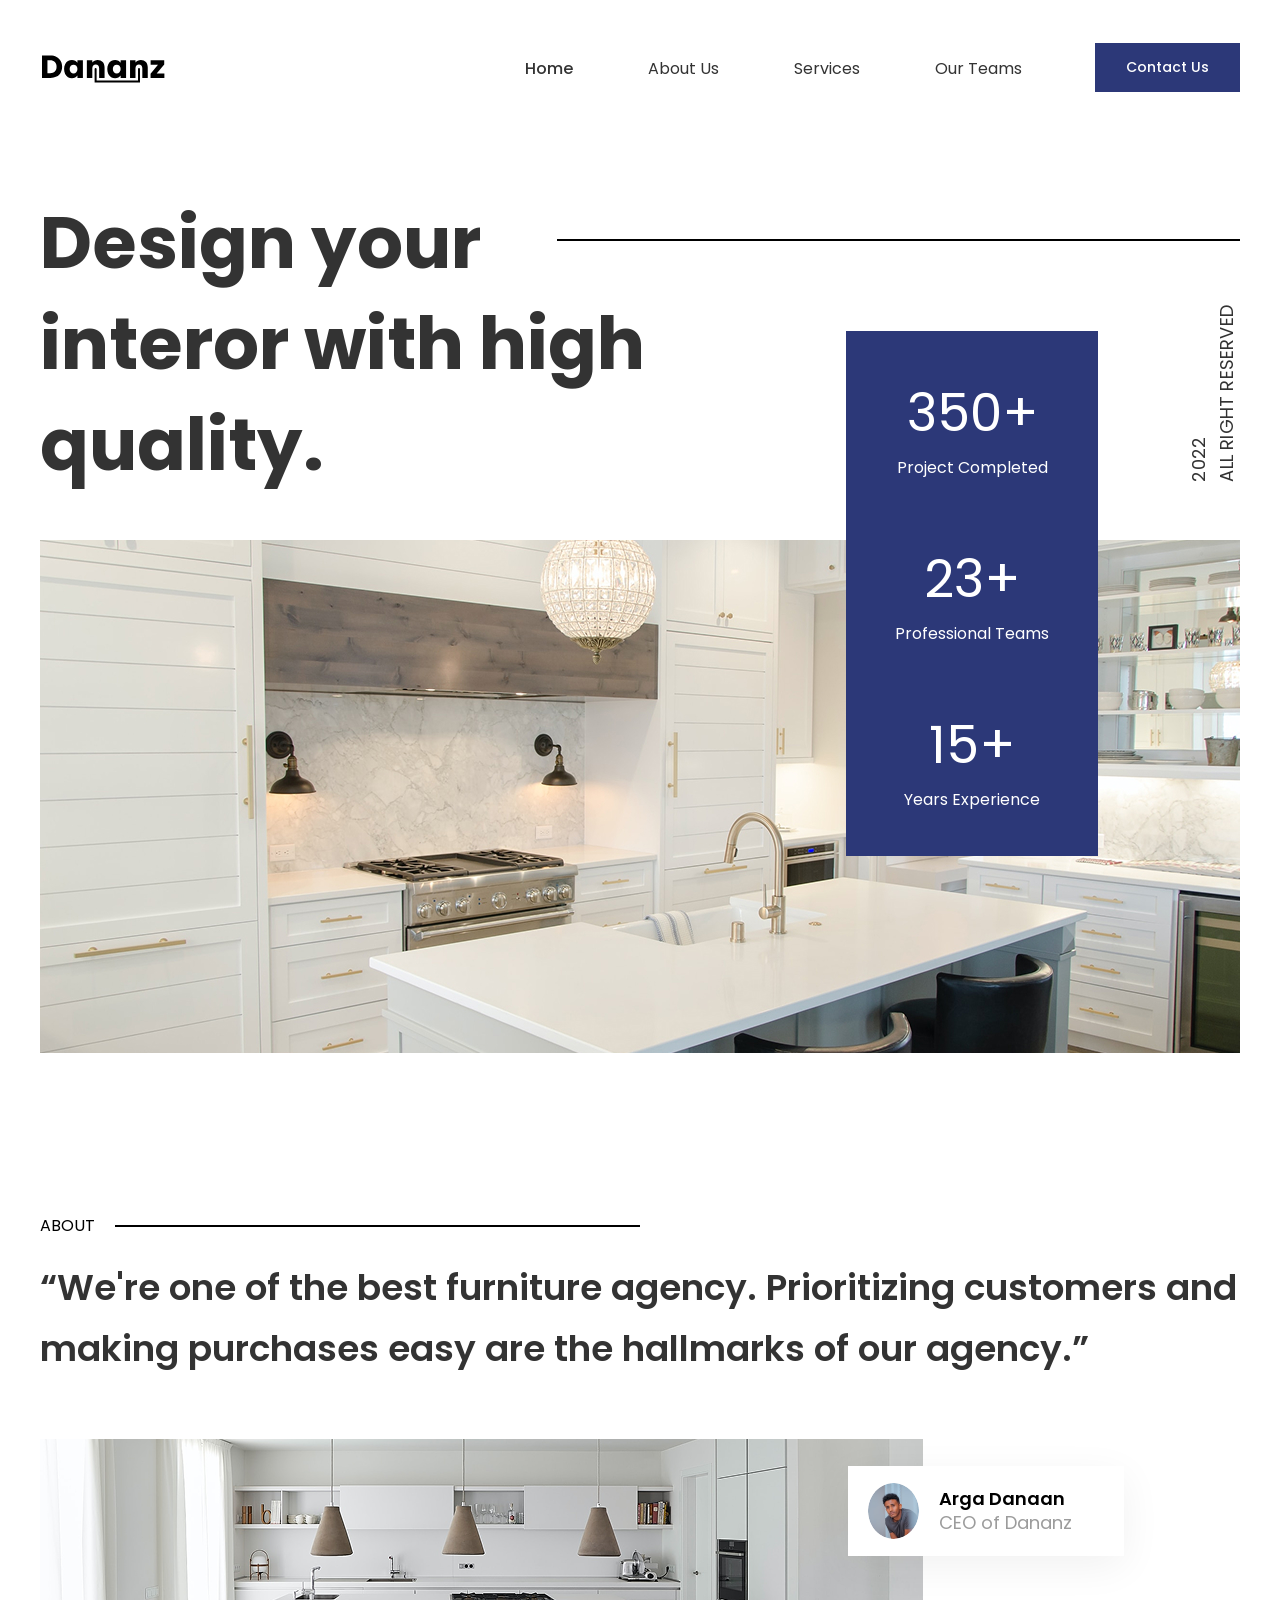
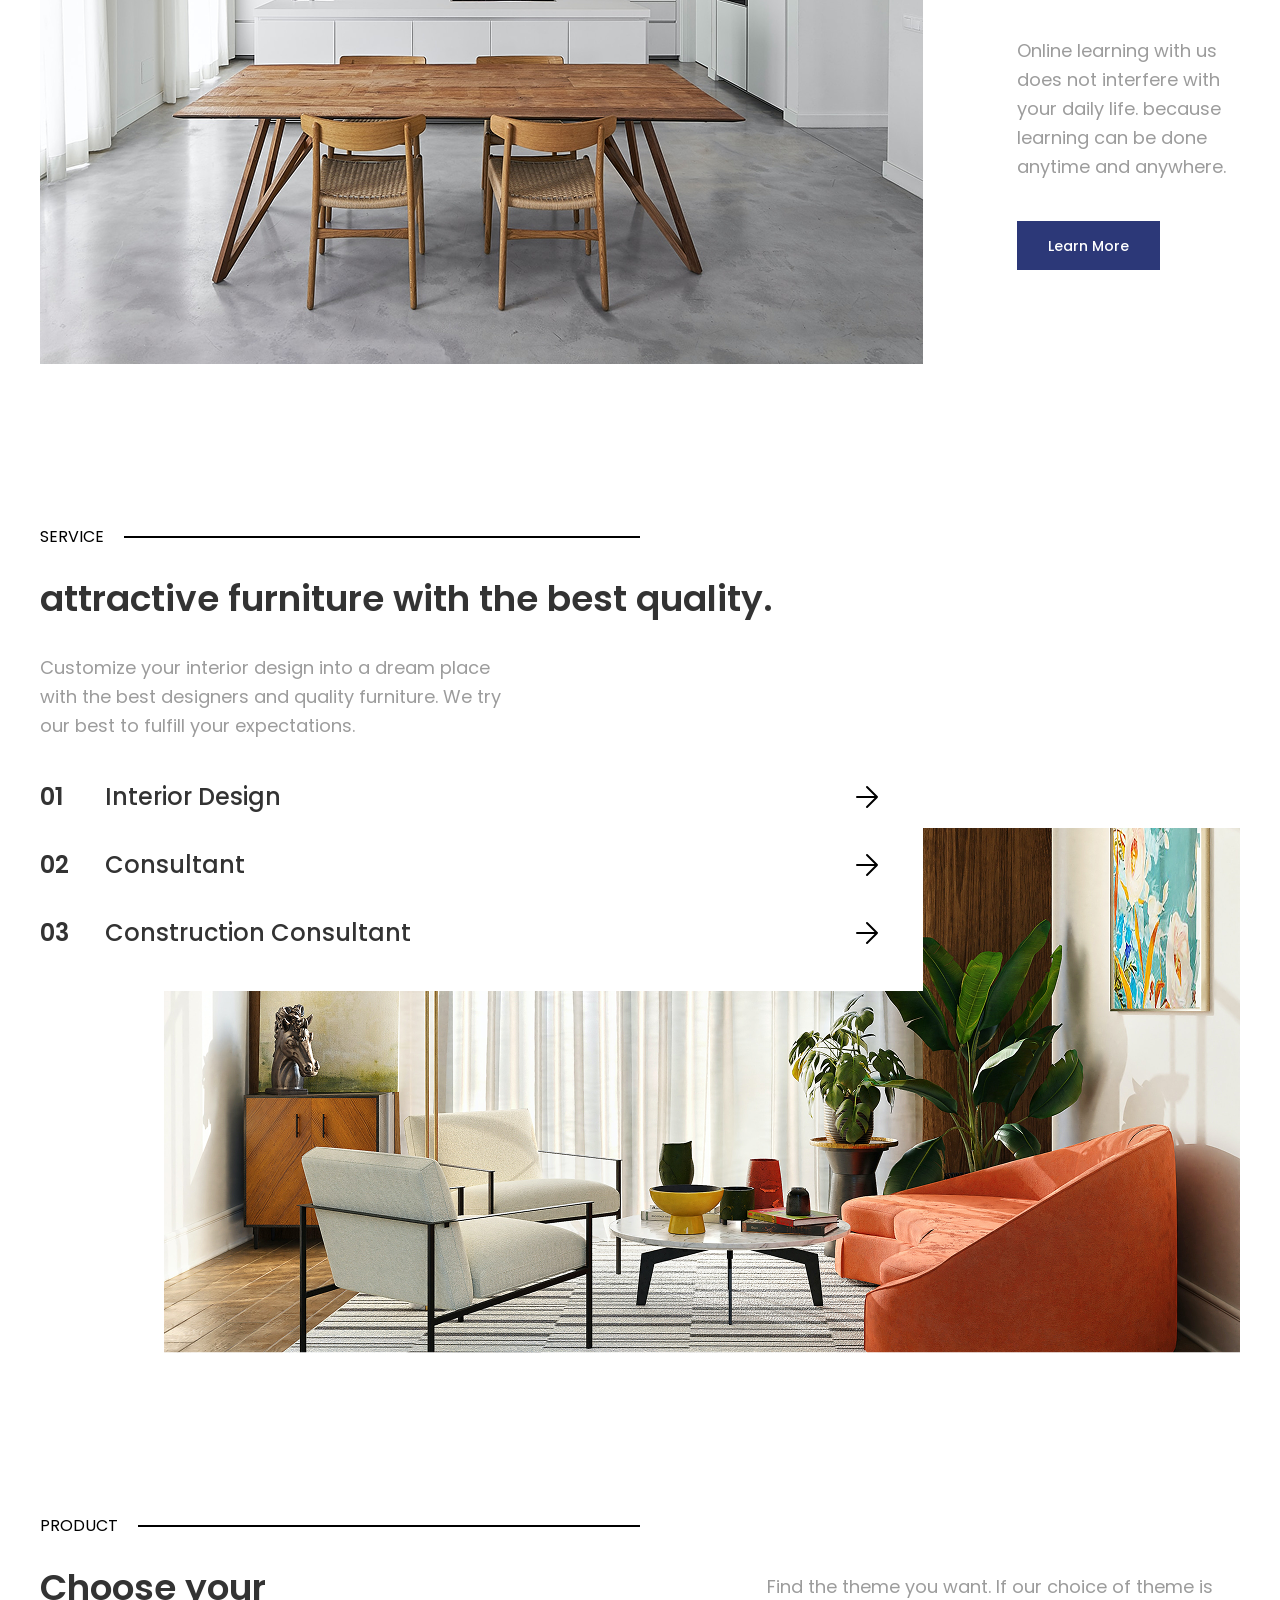
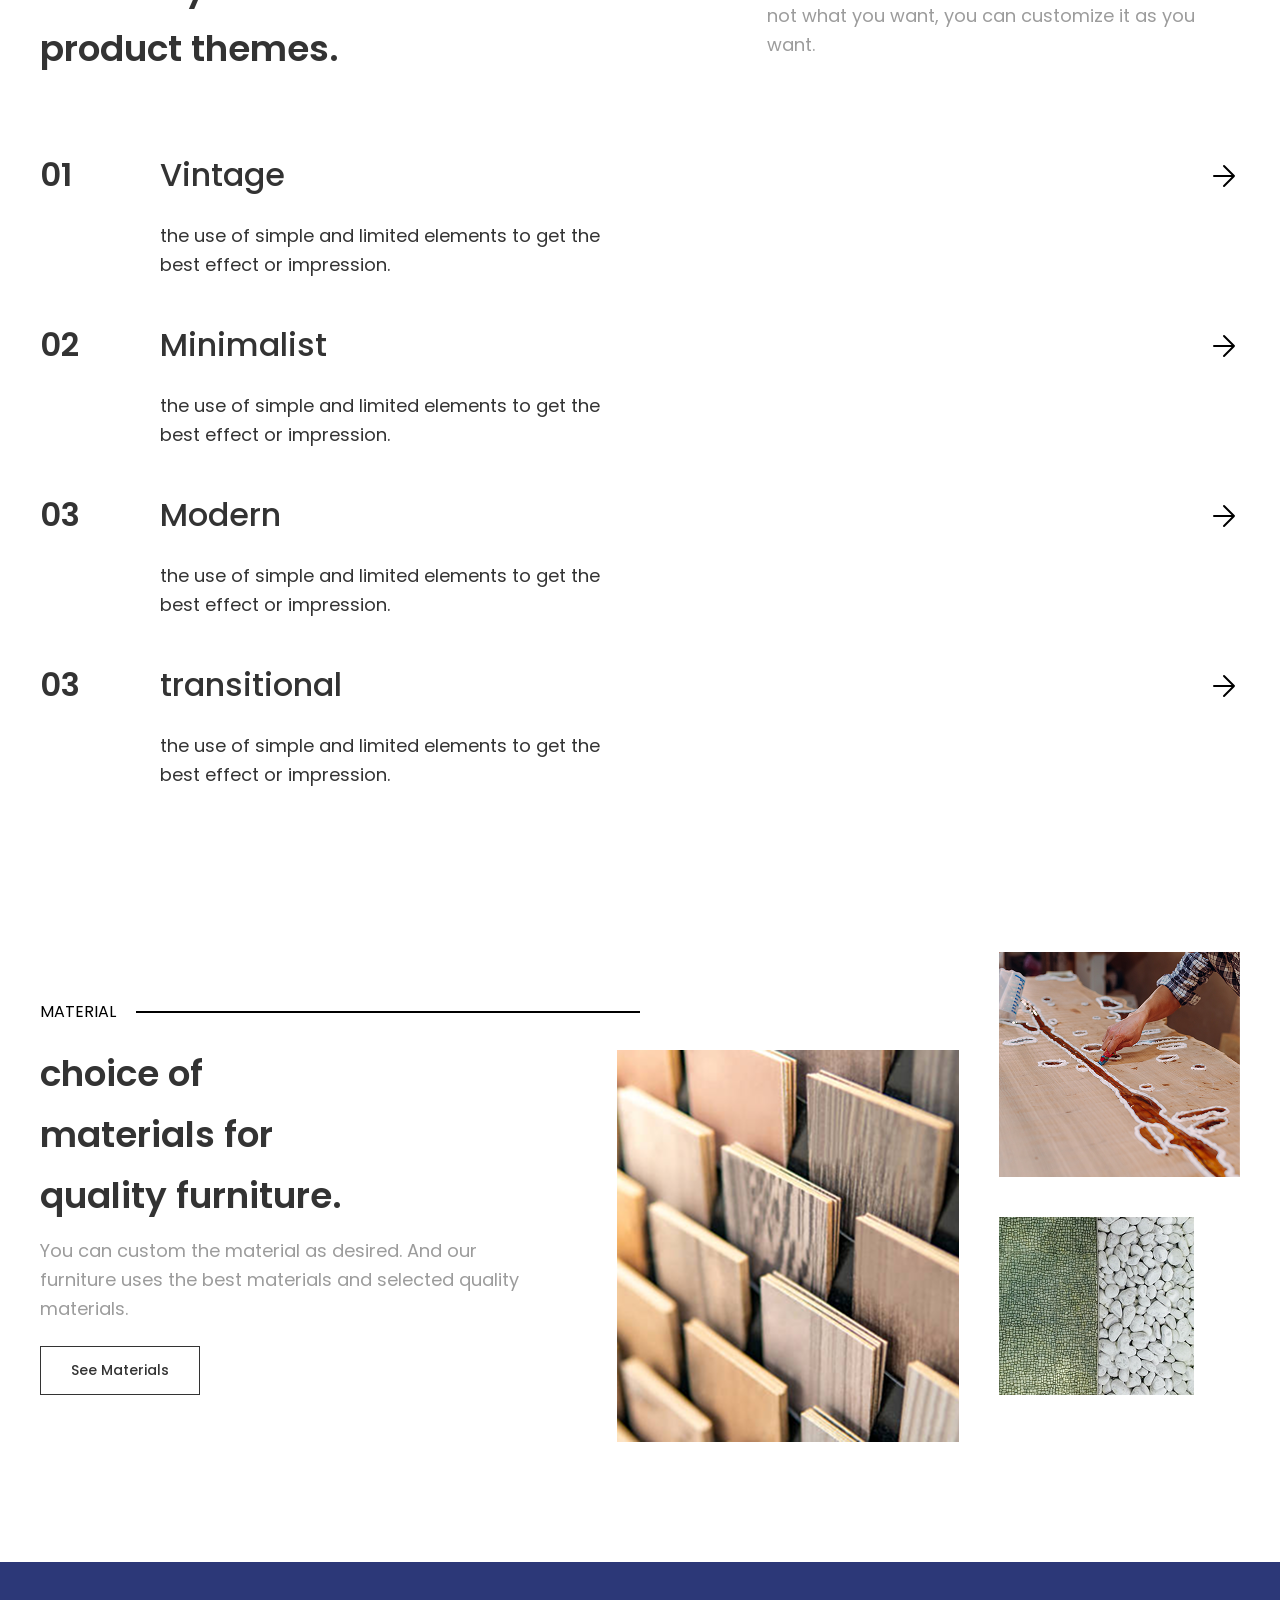
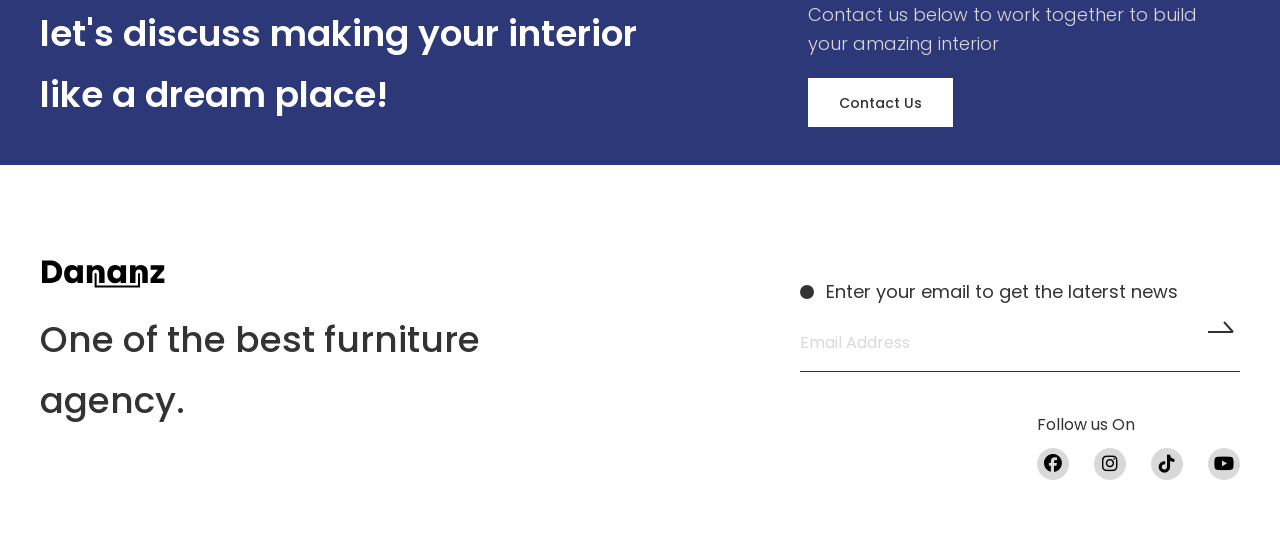
==== index.html @ 9313054c "Add Home page" ====
<!DOCTYPE html>
<html lang="en">
<head>
    <meta charset="UTF-8">
    <meta name="viewport" content="width=device-width, initial-scale=1.0">
    <title>Dananz — Home</title>
    <link rel="preconnect" href="https://fonts.googleapis.com">
    <link rel="preconnect" href="https://fonts.gstatic.com" crossorigin>
    <link href="https://fonts.googleapis.com/css2?family=Poppins:wght@300;400;500;600;700&display=swap" rel="stylesheet">
    <link rel="stylesheet" href="https://cdnjs.cloudflare.com/ajax/libs/font-awesome/6.5.2/css/all.min.css">
    <link rel="stylesheet" href="css/style.css">
</head>
<body>
    <header class="header">
        <div class="container header__inner">
            <a href="index.html" class="logo">
                <img src="public/images/logo.svg" alt="Dananz" width="126" height="54">
            </a>
            <nav class="nav">
                <ul class="nav__list">
                    <li><a href="index.html" class="nav__link nav__link--active">Home</a></li>
                    <li><a href="#" class="nav__link">About Us</a></li>
                    <li><a href="#" class="nav__link">Services</a></li>
                    <li><a href="#" class="nav__link">Our Teams</a></li>
                </ul>
                <a href="#contact" class="btn btn--primary">Contact Us</a>
            </nav>
        </div>
    </header>

    <main>
        <section class="hero">
            <div class="container">
                <div class="hero__content">
                    <h1 class="hero__title">Design your interor with high quality.</h1>
                    <span class="hero__line"></span>
                    <ul class="hero__stats">
                        <li class="stat">
                            <span class="stat__value">350+</span>
                            <span class="stat__label">Project Completed</span>
                        </li>
                        <li class="stat">
                            <span class="stat__value">23+</span>
                            <span class="stat__label">Professional Teams</span>
                        </li>
                        <li class="stat">
                            <span class="stat__value">15+</span>
                            <span class="stat__label">Years Experience</span>
                        </li>
                    </ul>
                    <p class="hero__copyright">2022<br>All right reserved</p>
                    <img class="hero__image" src="public/images/home-1.jpg" alt="Bright white kitchen with an island" width="1200" height="513">
                </div>
            </div>
        </section>

        <section class="about">
            <div class="container">
                <p class="section-label">About</p>
                <h2 class="section-title about__quote">“We're one of the best furniture agency. Prioritizing customers and making purchases easy are the hallmarks of our agency.”</h2>
                <div class="about__body">
                    <div class="about__media">
                        <img src="public/images/home-2.png" alt="Dining table with wooden chairs in a white kitchen" width="883" height="525">
                        <div class="person-card">
                            <img class="person-card__avatar" src="public/images/avatar.png" alt="Arga Danaan" width="51" height="56">
                            <div>
                                <p class="person-card__name">Arga Danaan</p>
                                <p class="person-card__role">CEO of Dananz</p>
                            </div>
                        </div>
                    </div>
                    <div class="about__text">
                        <p class="section-text">Online learning with us does not interfere with your daily life. because learning can be done anytime and anywhere.</p>
                        <a href="#" class="btn btn--primary">Learn More</a>
                    </div>
                </div>
            </div>
        </section>

        <section class="services">
            <div class="container">
                <div class="services__content">
                    <p class="section-label">Service</p>
                    <h2 class="section-title">attractive furniture with the best quality.</h2>
                    <p class="section-text services__text">Customize your interior design into a dream place with the best designers and quality furniture. We try our best to fulfill your expectations.</p>
                    <ul class="services__list">
                        <li>
                            <a href="#" class="services__item">
                                <span class="services__num">01</span>
                                <span class="services__name">Interior Design</span>
                                <svg class="arrow" width="24" height="24" viewBox="0 0 24 24" fill="none" aria-hidden="true"><path d="M2 12H22M12 2L22 12L12 22" stroke="currentColor" stroke-width="2" stroke-linecap="round" stroke-linejoin="round"/></svg>
                            </a>
                        </li>
                        <li>
                            <a href="#" class="services__item">
                                <span class="services__num">02</span>
                                <span class="services__name">Consultant</span>
                                <svg class="arrow" width="24" height="24" viewBox="0 0 24 24" fill="none" aria-hidden="true"><path d="M2 12H22M12 2L22 12L12 22" stroke="currentColor" stroke-width="2" stroke-linecap="round" stroke-linejoin="round"/></svg>
                            </a>
                        </li>
                        <li>
                            <a href="#" class="services__item">
                                <span class="services__num">03</span>
                                <span class="services__name">Construction Consultant</span>
                                <svg class="arrow" width="24" height="24" viewBox="0 0 24 24" fill="none" aria-hidden="true"><path d="M2 12H22M12 2L22 12L12 22" stroke="currentColor" stroke-width="2" stroke-linecap="round" stroke-linejoin="round"/></svg>
                            </a>
                        </li>
                    </ul>
                </div>
                <img class="services__image" src="public/images/home-3.png" alt="Living room with an orange sofa and white armchairs" width="1076" height="525">
            </div>
        </section>

        <section class="products">
            <div class="container">
                <div class="products__head">
                    <div class="products__intro">
                        <p class="section-label">Product</p>
                        <h2 class="section-title">Choose your<br>product themes.</h2>
                    </div>
                    <p class="section-text products__text">Find the theme you want. If our choice of theme is not what you want, you can customize it as you want.</p>
                </div>
                <ul class="products__list">
                    <li class="product">
                        <span class="product__num">01</span>
                        <div class="product__body">
                            <h3 class="product__title">Vintage</h3>
                            <p class="product__text">the use of simple and limited elements to get the best effect or impression.</p>
                        </div>
                        <a href="#" class="product__link" aria-label="Vintage">
                            <svg class="arrow" width="24" height="24" viewBox="0 0 24 24" fill="none" aria-hidden="true"><path d="M2 12H22M12 2L22 12L12 22" stroke="currentColor" stroke-width="2" stroke-linecap="round" stroke-linejoin="round"/></svg>
                        </a>
                    </li>
                    <li class="product">
                        <span class="product__num">02</span>
                        <div class="product__body">
                            <h3 class="product__title">Minimalist</h3>
                            <p class="product__text">the use of simple and limited elements to get the best effect or impression.</p>
                        </div>
                        <a href="#" class="product__link" aria-label="Minimalist">
                            <svg class="arrow" width="24" height="24" viewBox="0 0 24 24" fill="none" aria-hidden="true"><path d="M2 12H22M12 2L22 12L12 22" stroke="currentColor" stroke-width="2" stroke-linecap="round" stroke-linejoin="round"/></svg>
                        </a>
                    </li>
                    <li class="product">
                        <span class="product__num">03</span>
                        <div class="product__body">
                            <h3 class="product__title">Modern</h3>
                            <p class="product__text">the use of simple and limited elements to get the best effect or impression.</p>
                        </div>
                        <a href="#" class="product__link" aria-label="Modern">
                            <svg class="arrow" width="24" height="24" viewBox="0 0 24 24" fill="none" aria-hidden="true"><path d="M2 12H22M12 2L22 12L12 22" stroke="currentColor" stroke-width="2" stroke-linecap="round" stroke-linejoin="round"/></svg>
                        </a>
                    </li>
                    <li class="product">
                        <span class="product__num">03</span>
                        <div class="product__body">
                            <h3 class="product__title">transitional</h3>
                            <p class="product__text">the use of simple and limited elements to get the best effect or impression.</p>
                        </div>
                        <a href="#" class="product__link" aria-label="Transitional">
                            <svg class="arrow" width="24" height="24" viewBox="0 0 24 24" fill="none" aria-hidden="true"><path d="M2 12H22M12 2L22 12L12 22" stroke="currentColor" stroke-width="2" stroke-linecap="round" stroke-linejoin="round"/></svg>
                        </a>
                    </li>
                </ul>
            </div>
        </section>

        <section class="materials">
            <div class="container materials__inner">
                <div class="materials__content">
                    <p class="section-label">Material</p>
                    <h2 class="section-title">choice of<br>materials for<br>quality furniture.</h2>
                    <p class="section-text materials__text">You can custom the material as desired. And our furniture uses the best materials and selected quality materials.</p>
                    <a href="#" class="btn btn--outline">See Materials</a>
                </div>
                <img class="materials__image" src="public/images/home-4.png" alt="Wood samples, epoxy resin table and stone textures" width="623" height="490">
            </div>
        </section>

        <section class="cta" id="contact">
            <div class="container cta__inner">
                <h2 class="section-title cta__title">let's discuss making your interior<br>like a dream place!</h2>
                <div class="cta__aside">
                    <p class="cta__text">Contact us below to work together to build your amazing interior</p>
                    <a href="#" class="btn btn--light">Contact Us</a>
                </div>
            </div>
        </section>
    </main>

    <footer class="footer">
        <div class="container footer__inner">
            <div class="footer__brand">
                <a href="index.html" class="logo">
                    <img src="public/images/logo.svg" alt="Dananz" width="126" height="54">
                </a>
                <p class="footer__slogan">One of the best furniture<br>agency.</p>
            </div>
            <div class="footer__aside">
                <form class="subscribe" action="#">
                    <label class="subscribe__label" for="subscribe-email">Enter your email to get the laterst news</label>
                    <div class="subscribe__field">
                        <input class="subscribe__input" id="subscribe-email" type="email" name="email" placeholder="Email Address" required>
                        <button class="subscribe__btn" type="submit" aria-label="Subscribe">
                            <svg width="26" height="12" viewBox="0 0 26 12" fill="none" aria-hidden="true"><path d="M0 11H25M16 1L25 11" stroke="currentColor" stroke-width="2"/></svg>
                        </button>
                    </div>
                </form>
                <div class="socials">
                    <p class="socials__title">Follow us On</p>
                    <ul class="socials__list">
                        <li><a href="#" class="socials__link" aria-label="Facebook"><i class="fa-brands fa-facebook"></i></a></li>
                        <li><a href="#" class="socials__link" aria-label="Instagram"><i class="fa-brands fa-instagram"></i></a></li>
                        <li><a href="#" class="socials__link" aria-label="TikTok"><i class="fa-brands fa-tiktok"></i></a></li>
                        <li><a href="#" class="socials__link" aria-label="YouTube"><i class="fa-brands fa-youtube"></i></a></li>
                    </ul>
                </div>
            </div>
        </div>
    </footer>
</body>
</html>
---- css/style.css ----
:root {
    --color-primary: #2c3878;
    --color-text: #333333;
    --color-muted: #9c9c9c;
    --color-light: #d9d9d9;
    --color-black: #000000;
    --color-white: #ffffff;
    --section-gap: 165px;
}

*,
*::before,
*::after {
    margin: 0;
    padding: 0;
    box-sizing: border-box;
}

body {
    font-family: "Poppins", sans-serif;
    font-size: 16px;
    line-height: 1.5;
    color: var(--color-text);
    background: var(--color-white);
}

img,
svg {
    display: block;
}

img {
    max-width: 100%;
    height: auto;
}

a {
    color: inherit;
    text-decoration: none;
}

ul {
    list-style: none;
}

button,
input {
    font: inherit;
    color: inherit;
}

.container {
    max-width: 1240px;
    margin: 0 auto;
    padding: 0 20px;
}

/* ---------- Common ---------- */

.btn {
    display: inline-flex;
    align-items: center;
    justify-content: center;
    min-width: 142px;
    height: 49px;
    padding: 0 30px;
    font-size: 14px;
    font-weight: 500;
    line-height: 1;
    border: 1px solid transparent;
    transition: background-color 0.2s, color 0.2s, border-color 0.2s;
}

.btn--primary {
    color: var(--color-white);
    background: var(--color-primary);
}

.btn--primary:hover {
    background: #1f2858;
}

.btn--outline {
    min-width: 159px;
    color: var(--color-text);
    border-color: var(--color-text);
}

.btn--outline:hover {
    color: var(--color-white);
    background: var(--color-text);
}

.btn--light {
    color: var(--color-text);
    background: var(--color-white);
}

.btn--light:hover {
    background: var(--color-light);
}

.section-label {
    display: flex;
    align-items: center;
    gap: 20px;
    max-width: 600px;
    margin-bottom: 23px;
    font-size: 16px;
    line-height: 16px;
    color: var(--color-black);
    text-transform: uppercase;
}

.section-label::after {
    content: "";
    flex: 1;
    height: 2px;
    background: var(--color-black);
}

.section-title {
    font-size: 36px;
    font-weight: 600;
    line-height: 61px;
    color: var(--color-text);
}

.section-text {
    font-size: 18px;
    line-height: 29px;
    color: var(--color-muted);
}

.arrow {
    flex-shrink: 0;
    color: var(--color-black);
    transition: transform 0.2s;
}

/* ---------- Header ---------- */

.header {
    padding-top: 40px;
}

.header__inner {
    display: flex;
    align-items: center;
    justify-content: space-between;
}

.logo {
    display: block;
    flex-shrink: 0;
}

.nav {
    display: flex;
    align-items: center;
    gap: 73px;
}

.nav__list {
    display: flex;
    gap: 75px;
    padding-top: 4px;
}

.nav__link {
    font-size: 16px;
    line-height: 24px;
    white-space: nowrap;
    transition: color 0.2s;
}

.nav__link--active {
    font-weight: 500;
}

.nav__link:hover {
    color: var(--color-primary);
}

/* ---------- Hero ---------- */

.hero {
    padding-top: 99px;
}

.hero__content {
    position: relative;
}

.hero__title {
    max-width: 640px;
    font-size: 72px;
    font-weight: 700;
    line-height: 1.4;
    color: var(--color-text);
}

.hero__line {
    position: absolute;
    top: 46px;
    left: 517px;
    right: 0;
    height: 2px;
    background: var(--color-black);
}

.hero__stats {
    position: absolute;
    z-index: 1;
    top: 138px;
    right: 142px;
    display: flex;
    flex-direction: column;
    gap: 75px;
    width: 252px;
    padding: 54px 0 48px;
    color: var(--color-white);
    text-align: center;
    background: var(--color-primary);
}

.stat {
    display: flex;
    flex-direction: column;
    gap: 19px;
}

.stat__value {
    font-size: 52px;
    line-height: 56px;
}

.stat__label {
    font-size: 16px;
    line-height: 16px;
}

.hero__copyright {
    position: absolute;
    top: 112px;
    right: -1px;
    font-size: 18px;
    line-height: 28px;
    letter-spacing: 0.2px;
    text-transform: uppercase;
    writing-mode: vertical-rl;
    transform: rotate(180deg);
}

.hero__image {
    width: 100%;
    margin-top: 45px;
}

/* ---------- About ---------- */

.about {
    padding-top: var(--section-gap);
}

.about__quote {
    margin-bottom: 60px;
}

.about__body {
    display: flex;
    align-items: flex-start;
}

.about__media {
    position: relative;
    flex: 0 0 883px;
}

.person-card {
    position: absolute;
    top: 27px;
    left: 808px;
    display: flex;
    align-items: center;
    gap: 20px;
    width: 276px;
    padding: 17px 20px;
    background: var(--color-white);
    box-shadow: 0 10px 40px rgba(0, 0, 0, 0.06);
}

.person-card__avatar {
    width: 51px;
    height: 56px;
    border-radius: 50%;
    object-fit: cover;
}

.person-card__name,
.person-card__role {
    font-size: 18px;
    line-height: 24px;
}

.person-card__name {
    font-weight: 600;
    color: var(--color-black);
}

.person-card__role {
    color: var(--color-muted);
}

.about__text {
    flex: 1;
    max-width: 223px;
    margin-left: auto;
    padding-top: 197px;
}

.about__text .btn {
    margin-top: 40px;
}

/* ---------- Services ---------- */

.services {
    padding-top: var(--section-gap);
}

.services__content {
    position: relative;
    z-index: 1;
    max-width: 883px;
    padding-bottom: 40px;
    background: var(--color-white);
}

.services__text {
    max-width: 470px;
    margin-top: 24px;
}

.services__list {
    display: flex;
    flex-direction: column;
    gap: 32px;
    max-width: 839px;
    margin-top: 39px;
}

.services__item {
    display: flex;
    align-items: center;
    height: 36px;
    font-size: 24px;
    line-height: 36px;
}

.services__num {
    flex: 0 0 65px;
    font-weight: 600;
}

.services__name {
    font-weight: 500;
    transition: color 0.2s;
}

.services__item .arrow {
    margin-left: auto;
}

.services__item:hover .services__name {
    color: var(--color-primary);
}

.services__item:hover .arrow,
.product__link:hover .arrow {
    transform: translateX(6px);
}

.services__image {
    margin-top: -163px;
    margin-left: auto;
}

/* ---------- Products ---------- */

.products {
    padding-top: var(--section-gap);
}

.products__head {
    display: flex;
    align-items: flex-start;
    justify-content: space-between;
    gap: 40px;
}

.products__intro {
    flex: 0 1 600px;
}

.products__text {
    max-width: 473px;
    margin-top: 54px;
}

.products__list {
    display: flex;
    flex-direction: column;
    gap: 40px;
    margin-top: 70px;
}

.product {
    display: flex;
    align-items: flex-start;
}

.product__num {
    flex: 0 0 120px;
    font-size: 32px;
    font-weight: 600;
    line-height: 52px;
}

.product__body {
    max-width: 450px;
}

.product__title {
    font-size: 32px;
    font-weight: 500;
    line-height: 52px;
}

.product__text {
    margin-top: 20px;
    font-size: 18px;
    line-height: 29px;
}

.product__link {
    margin: 15px 4px 0 auto;
}

/* ---------- Materials ---------- */

.materials {
    padding-top: calc(var(--section-gap) - 2px);
}

.materials__inner {
    display: flex;
    align-items: center;
    justify-content: space-between;
}

.materials__content {
    flex: 0 0 577px;
    min-width: 0;
    padding-top: 4px;
}

.materials .section-label {
    width: 600px;
}

.materials__text {
    max-width: 480px;
    margin-top: 10px;
}

.materials__content .btn {
    margin-top: 23px;
}

.materials__image {
    flex-shrink: 0;
}

/* ---------- CTA ---------- */

.cta {
    margin-top: 120px;
    padding: 38px 0;
    background: var(--color-primary);
}

.cta__inner {
    display: flex;
    align-items: center;
    justify-content: space-between;
    gap: 40px;
}

.cta__title {
    color: var(--color-white);
}

.cta__aside {
    flex: 0 0 432px;
}

.cta__text {
    font-size: 18px;
    font-weight: 300;
    line-height: 29px;
    color: var(--color-light);
}

.cta__aside .btn {
    margin-top: 20px;
}

/* ---------- Footer ---------- */

.footer {
    padding: 80px 0;
}

.footer__inner {
    display: flex;
    align-items: flex-start;
    justify-content: space-between;
    gap: 40px;
}

.footer__slogan {
    margin-top: 10px;
    font-size: 36px;
    font-weight: 500;
    line-height: 61px;
}

.footer__aside {
    flex: 0 0 440px;
    padding-top: 33px;
}

.subscribe__label {
    display: flex;
    align-items: center;
    gap: 12px;
    font-size: 18px;
    line-height: 27px;
}

.subscribe__label::before {
    content: "";
    flex-shrink: 0;
    width: 14px;
    height: 14px;
    border-radius: 50%;
    background: var(--color-text);
}

.subscribe__field {
    position: relative;
    margin-top: 26px;
}

.subscribe__input {
    display: block;
    width: 100%;
    padding: 0 48px 16px 0;
    font-size: 16px;
    line-height: 24px;
    border: none;
    border-bottom: 1px solid var(--color-text);
    border-radius: 0;
    outline: none;
    background: transparent;
}

.subscribe__input::placeholder {
    color: var(--color-light);
}

.subscribe__input:focus {
    border-bottom-color: var(--color-primary);
}

.subscribe__btn {
    position: absolute;
    top: -10px;
    right: 6px;
    display: flex;
    padding: 0;
    color: var(--color-text);
    border: none;
    background: none;
    cursor: pointer;
}

.socials {
    width: fit-content;
    margin: 41px 0 0 auto;
}

.socials__title {
    font-size: 16px;
    line-height: 24px;
}

.socials__list {
    display: flex;
    gap: 25px;
    margin-top: 11px;
}

.socials__link {
    display: flex;
    align-items: center;
    justify-content: center;
    width: 32px;
    height: 32px;
    font-size: 18px;
    color: var(--color-black);
    border-radius: 50%;
    background: var(--color-light);
    transition: background-color 0.2s, color 0.2s;
}

.socials__link:hover {
    color: var(--color-white);
    background: var(--color-primary);
}

/* ---------- Responsive ---------- */

@media (max-width: 1200px) {
    :root {
        --section-gap: 120px;
    }

    .nav,
    .nav__list {
        gap: 40px;
    }

    .hero__line {
        display: none;
    }

    .about__media {
        flex: 0 1 883px;
    }

    .person-card {
        left: auto;
        right: -40px;
    }

    .about__text {
        flex: 0 0 223px;
        margin-left: 60px;
    }

    .services__image {
        width: 90%;
    }

    .materials__inner {
        gap: 40px;
    }

    .materials__content {
        flex: 1 1 auto;
    }

    .materials .section-label {
        width: auto;
    }

    .materials__image {
        flex-shrink: 1;
        min-width: 0;
        width: 50%;
    }
}

@media (max-width: 992px) {
    .header__inner {
        flex-wrap: wrap;
        gap: 20px;
    }

    .nav {
        flex-wrap: wrap;
        gap: 24px;
    }

    .nav__list {
        gap: 24px;
    }

    .hero__title {
        font-size: 56px;
    }

    .hero__stats {
        position: static;
        flex-direction: row;
        justify-content: space-around;
        gap: 20px;
        width: 100%;
        margin-top: 32px;
        padding: 32px 16px;
    }

    .hero__copyright {
        display: none;
    }

    .hero__image {
        margin-top: 0;
    }

    .about__body,
    .materials__inner,
    .cta__inner,
    .footer__inner,
    .products__head {
        flex-direction: column;
        align-items: flex-start;
    }

    .about__media {
        flex: none;
        width: 100%;
    }

    .person-card {
        top: auto;
        right: 16px;
        bottom: 16px;
    }

    .about__text {
        flex: none;
        max-width: 480px;
        margin-left: 0;
        padding-top: 40px;
    }

    .products__intro {
        flex: none;
        width: 100%;
    }

    .products__text {
        margin-top: 0;
    }

    .services__image {
        width: 100%;
        margin-top: 0;
    }

    .materials__image {
        width: 100%;
    }

    .cta__aside,
    .footer__aside {
        flex: none;
        width: 100%;
        max-width: 440px;
    }

    .footer__aside {
        padding-top: 0;
    }
}

@media (max-width: 600px) {
    :root {
        --section-gap: 80px;
    }

    .container {
        padding: 0 16px;
    }

    .hero {
        padding-top: 48px;
    }

    .hero__title {
        font-size: 40px;
    }

    .hero__stats {
        flex-direction: column;
        gap: 24px;
    }

    .stat__value {
        font-size: 40px;
        line-height: 40px;
    }

    .section-title,
    .footer__slogan {
        font-size: 26px;
        line-height: 1.5;
    }

    .section-text {
        font-size: 16px;
        line-height: 26px;
    }

    .person-card {
        position: static;
        width: 100%;
        box-shadow: none;
        padding: 16px 0 0;
    }

    .services__item {
        height: auto;
        font-size: 18px;
        line-height: 28px;
    }

    .services__num {
        flex-basis: 44px;
    }

    .product__num {
        flex-basis: 56px;
        font-size: 24px;
    }

    .product__title {
        font-size: 24px;
    }

    .product__text {
        margin-top: 8px;
        font-size: 16px;
        line-height: 26px;
    }

    .nav__list {
        gap: 16px;
    }

    .cta__title br {
        display: none;
    }

    .socials {
        margin-left: 0;
    }
}
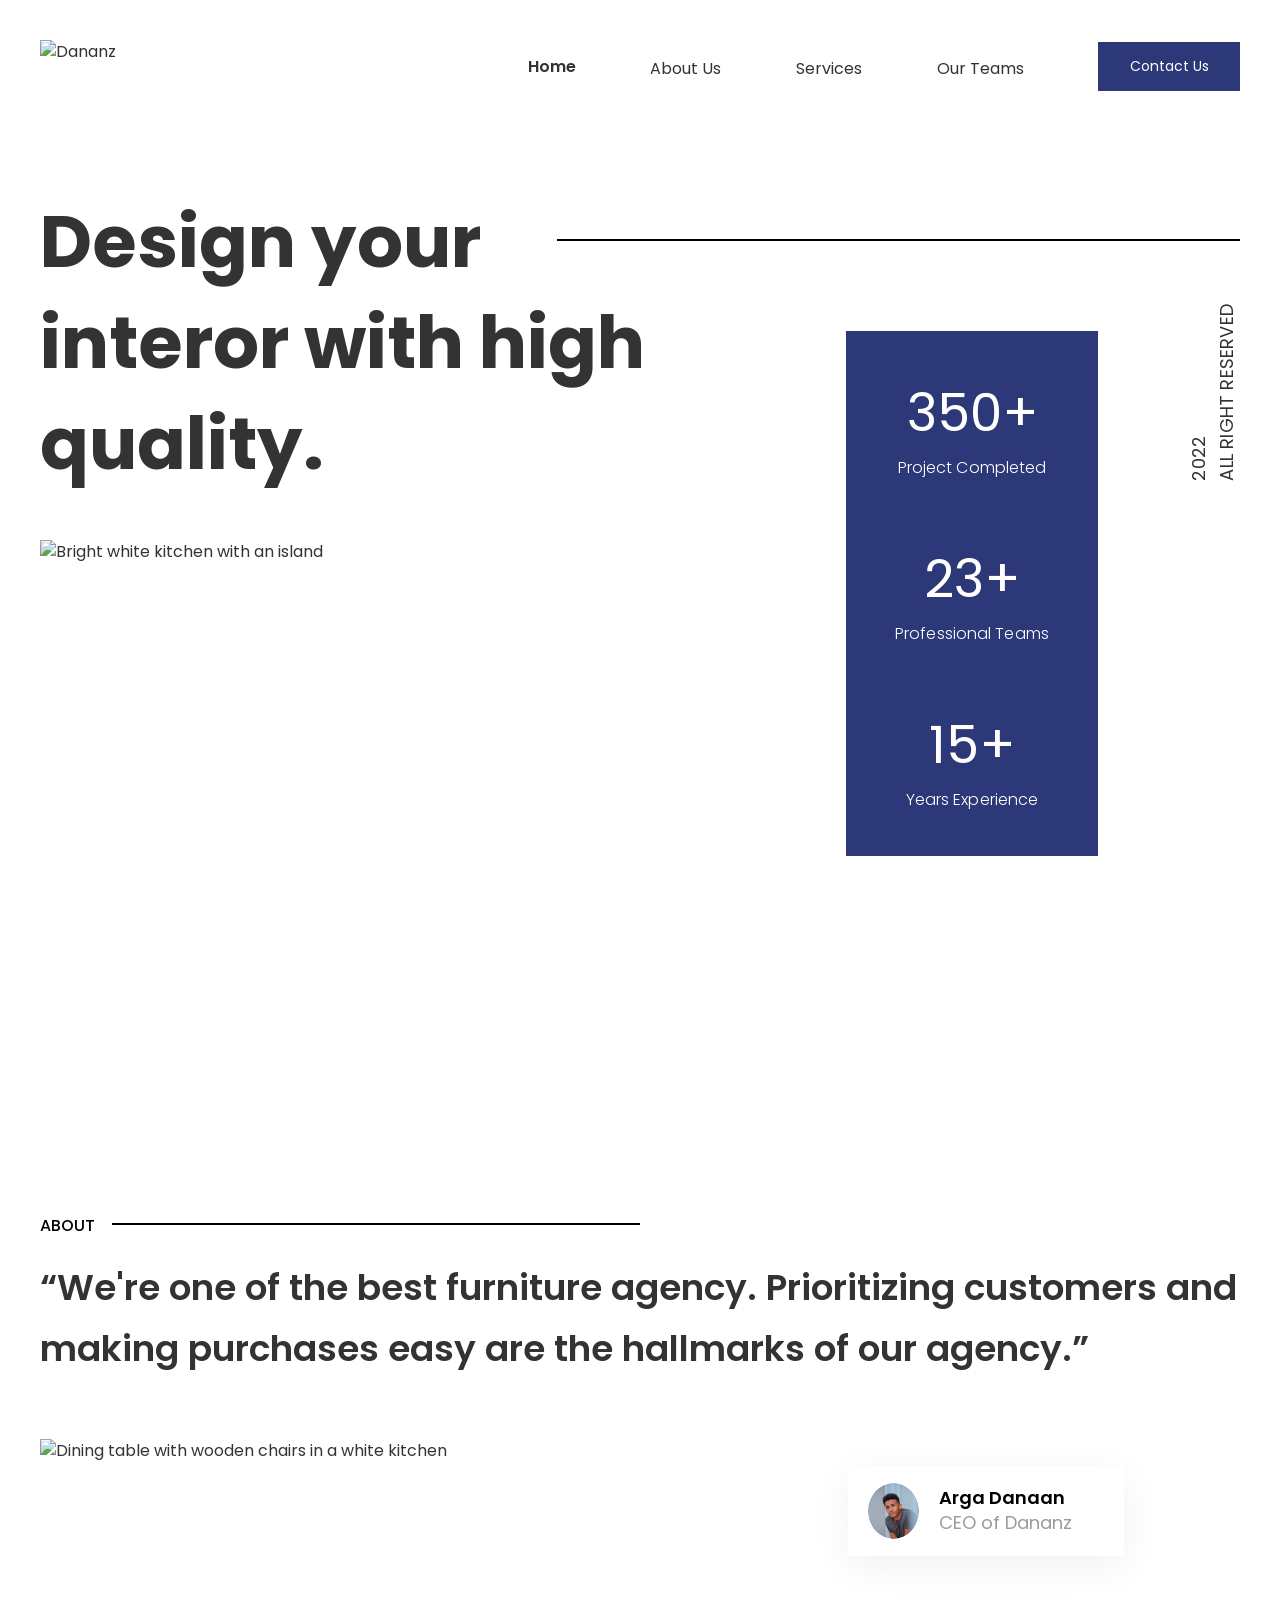
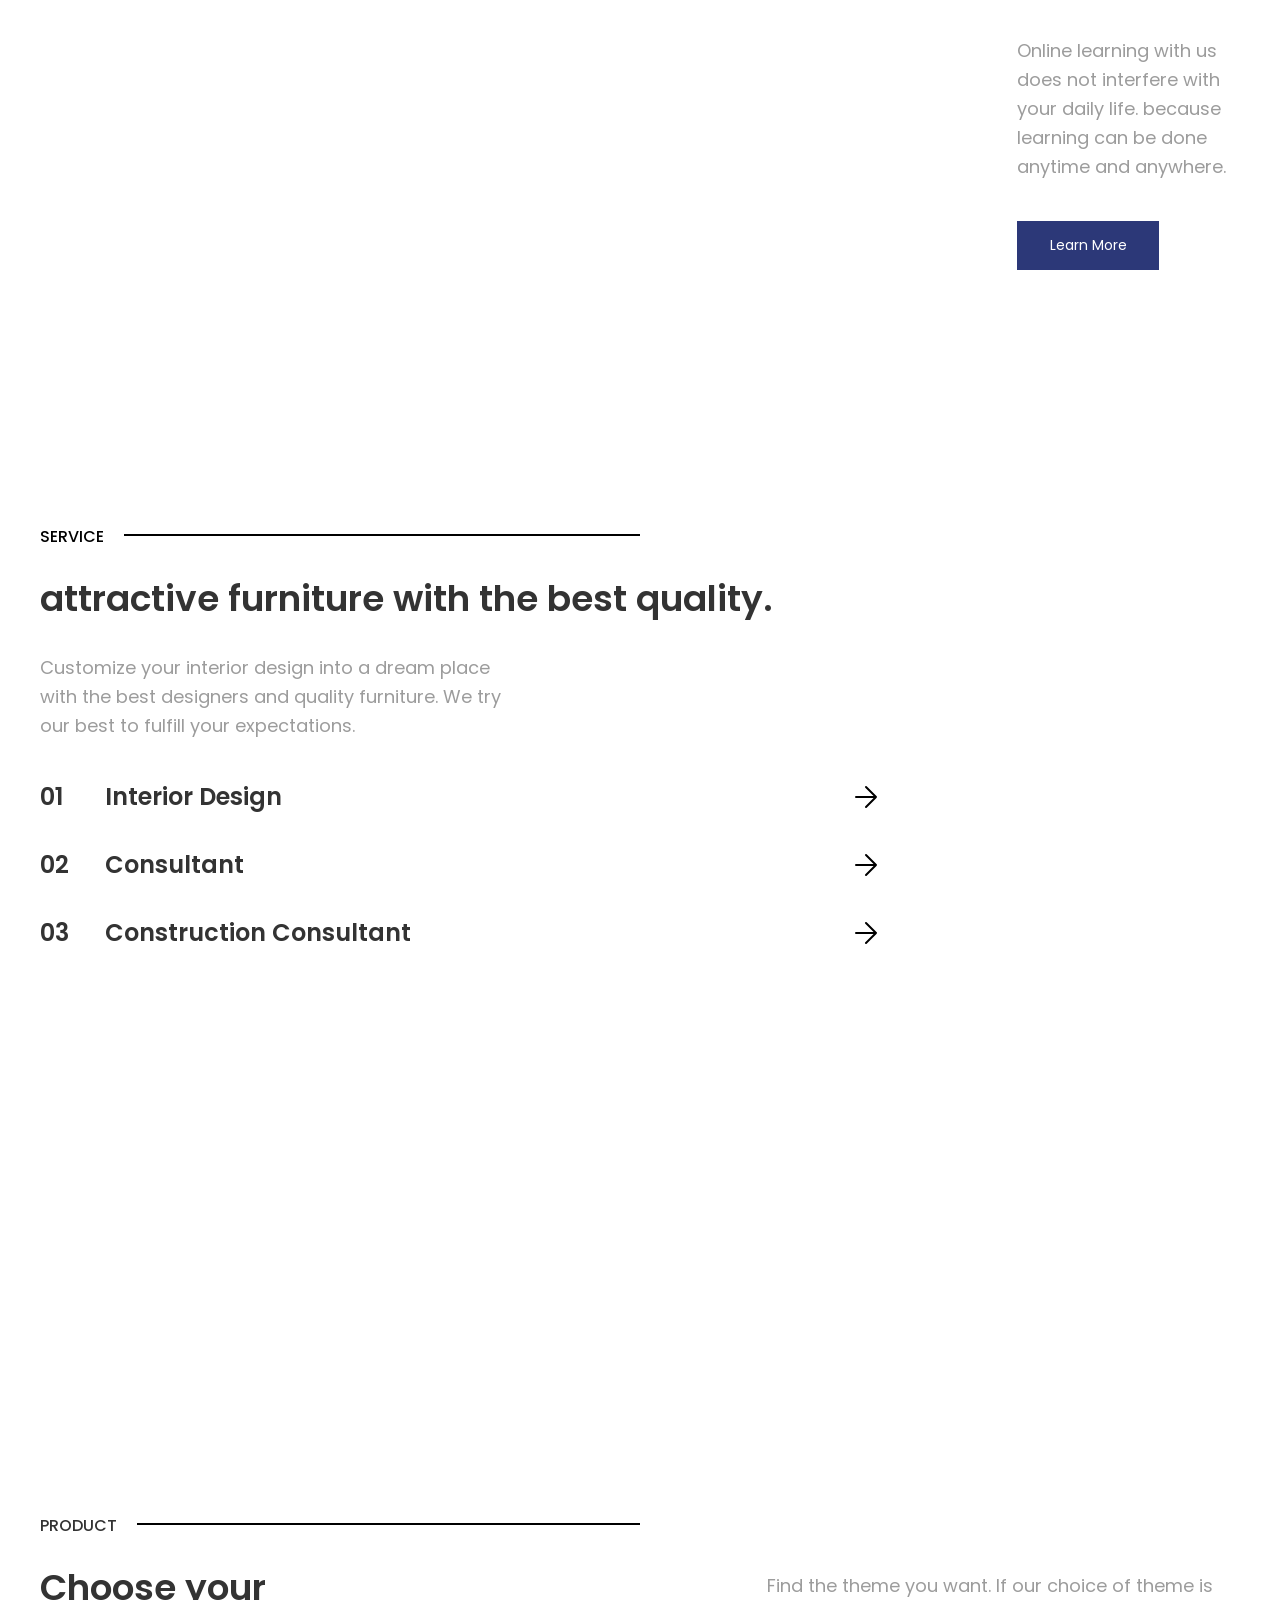
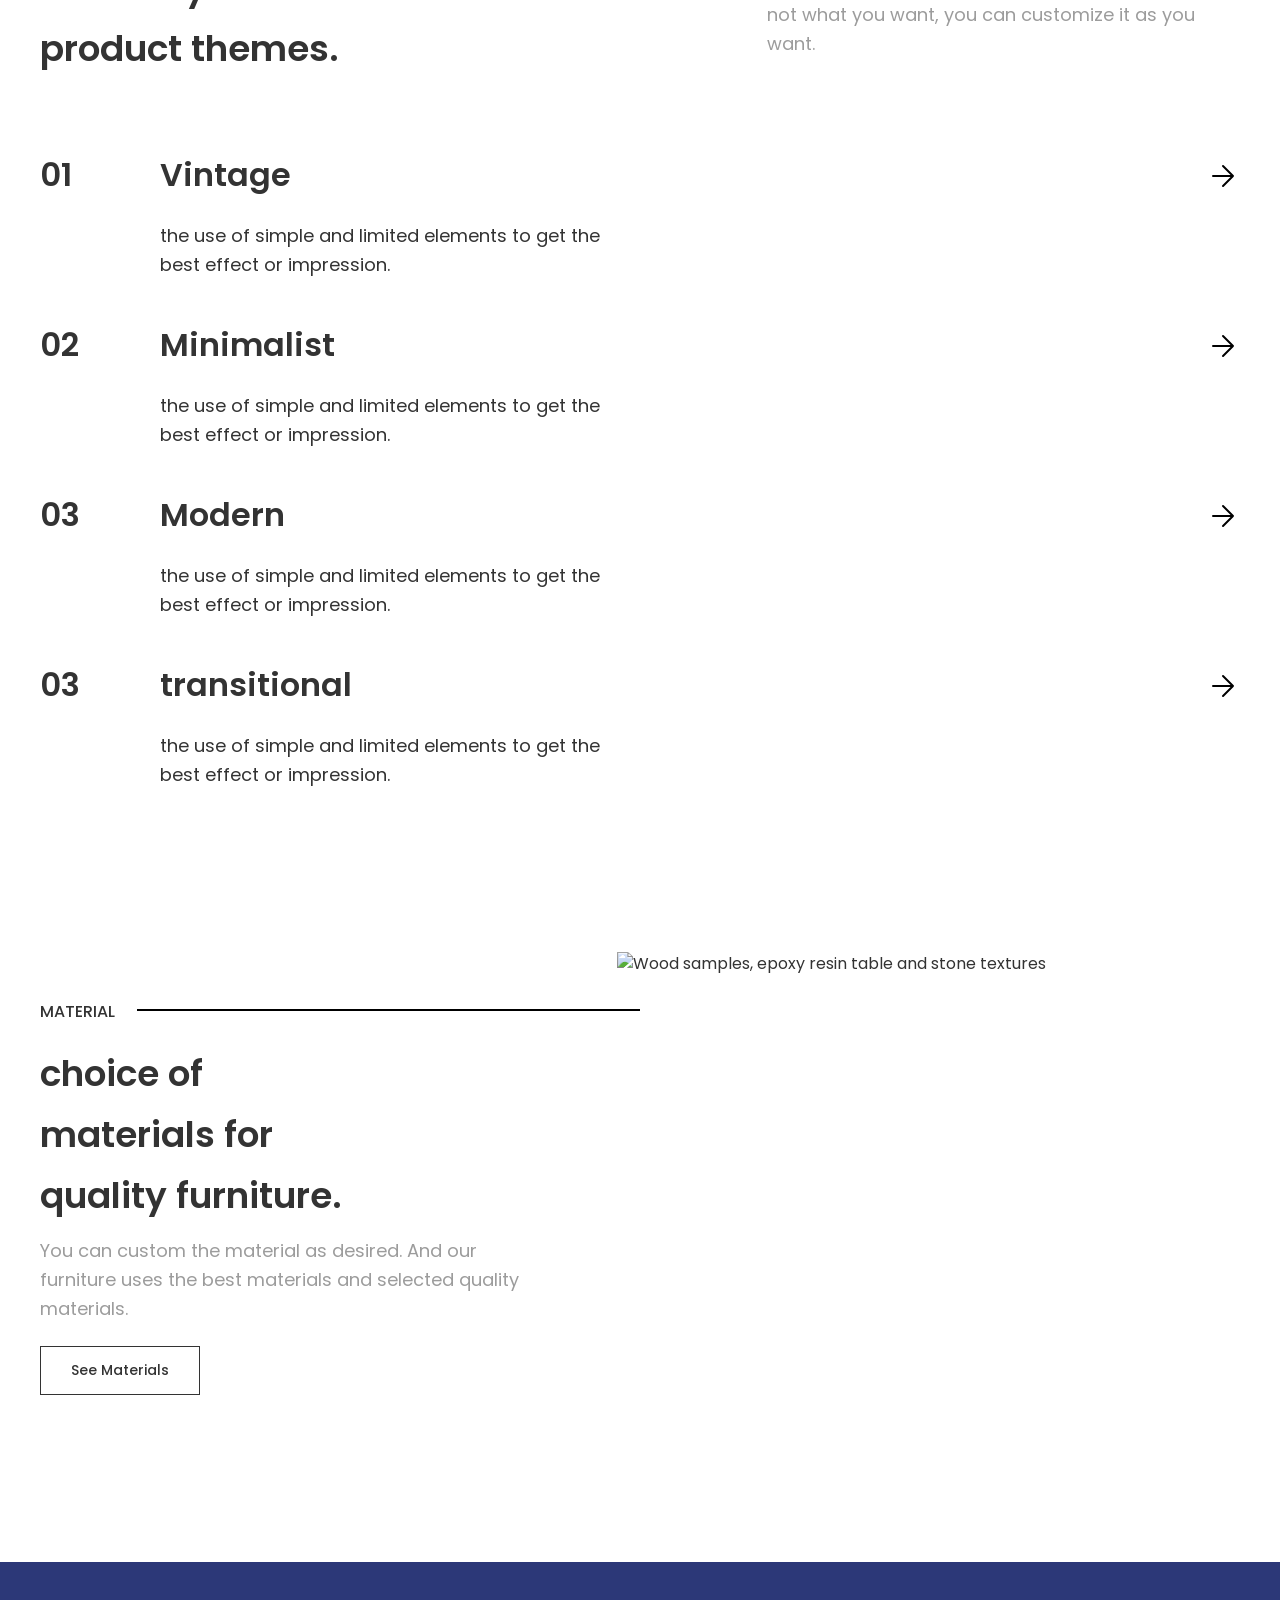
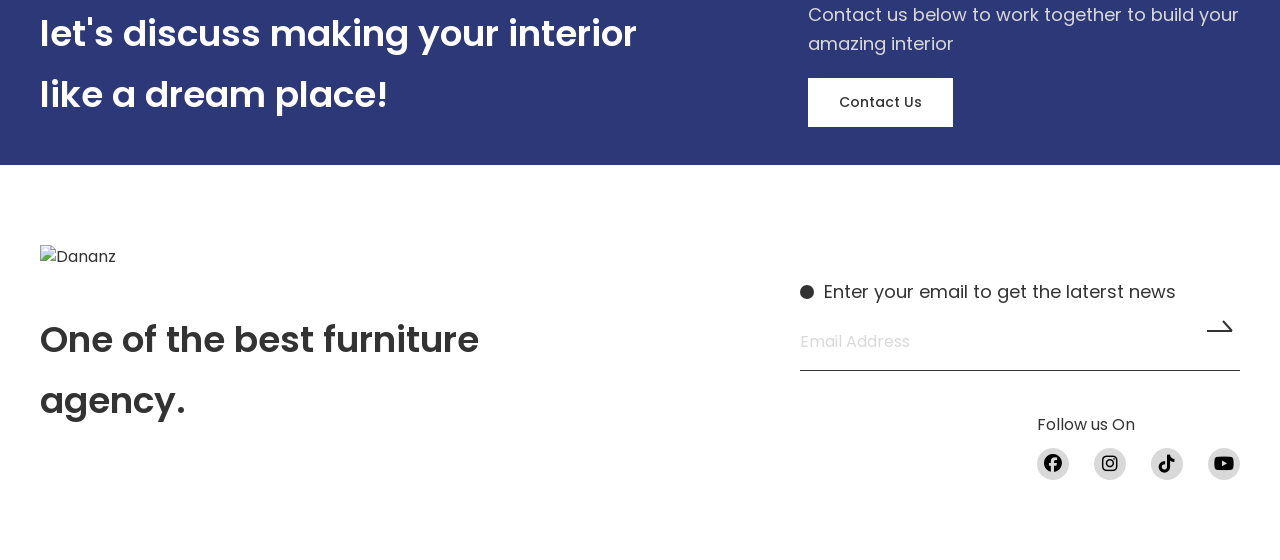
==== commit 0d9faf70: "Fix navigation links between pages - Rename conact.html to contact.html (other pages already link to" ====
--- a/index.html
+++ b/index.html
@@ -19,11 +19,11 @@
             <nav class="nav">
                 <ul class="nav__list">
                     <li><a href="index.html" class="nav__link nav__link--active">Home</a></li>
-                    <li><a href="#" class="nav__link">About Us</a></li>
-                    <li><a href="#" class="nav__link">Services</a></li>
-                    <li><a href="#" class="nav__link">Our Teams</a></li>
+                    <li><a href="about.html" class="nav__link">About Us</a></li>
+                    <li><a href="#services" class="nav__link">Services</a></li>
+                    <li><a href="our_team.html" class="nav__link">Our Teams</a></li>
                 </ul>
-                <a href="#contact" class="btn btn--primary">Contact Us</a>
+                <a href="contact.html" class="btn btn--primary">Contact Us</a>
             </nav>
         </div>
     </header>
@@ -71,13 +71,13 @@
                     </div>
                     <div class="about__text">
                         <p class="section-text">Online learning with us does not interfere with your daily life. because learning can be done anytime and anywhere.</p>
-                        <a href="#" class="btn btn--primary">Learn More</a>
-                    </div>
-                </div>
-            </div>
-        </section>
-
-        <section class="services">
+                        <a href="about.html" class="btn btn--primary">Learn More</a>
+                    </div>
+                </div>
+            </div>
+        </section>
+
+        <section class="services" id="services">
             <div class="container">
                 <div class="services__content">
                     <p class="section-label">Service</p>
@@ -182,7 +182,7 @@
                 <h2 class="section-title cta__title">let's discuss making your interior<br>like a dream place!</h2>
                 <div class="cta__aside">
                     <p class="cta__text">Contact us below to work together to build your amazing interior</p>
-                    <a href="#" class="btn btn--light">Contact Us</a>
+                    <a href="contact.html" class="btn btn--light">Contact Us</a>
                 </div>
             </div>
         </section>
--- a/css/style.css
+++ b/css/style.css
@@ -65,7 +65,7 @@
     height: 49px;
     padding: 0 30px;
     font-size: 14px;
-    font-weight: 500;
+    font-weight: 400;
     line-height: 1;
     border: 1px solid transparent;
     transition: background-color 0.2s, color 0.2s, border-color 0.2s;
@@ -82,6 +82,7 @@
 
 .btn--outline {
     min-width: 159px;
+    font-weight: 500;
     color: var(--color-text);
     border-color: var(--color-text);
 }
@@ -92,6 +93,7 @@
 }
 
 .btn--light {
+    font-weight: 500;
     color: var(--color-text);
     background: var(--color-white);
 }
@@ -107,6 +109,7 @@
     max-width: 600px;
     margin-bottom: 23px;
     font-size: 16px;
+    font-weight: 500;
     line-height: 16px;
     color: var(--color-black);
     text-transform: uppercase;
@@ -115,7 +118,9 @@
 .section-label::after {
     content: "";
     flex: 1;
+    align-self: flex-start;
     height: 2px;
+    margin-top: 5px;
     background: var(--color-black);
 }
 
@@ -158,7 +163,12 @@
 .nav {
     display: flex;
     align-items: center;
-    gap: 73px;
+    gap: 74.5px;
+}
+
+.nav .btn {
+    position: relative;
+    top: -1px;
 }
 
 .nav__list {
@@ -175,7 +185,10 @@
 }
 
 .nav__link--active {
-    font-weight: 500;
+    position: relative;
+    top: -2px;
+    left: 1px;
+    font-weight: 600;
 }
 
 .nav__link:hover {
@@ -193,6 +206,8 @@
 }
 
 .hero__title {
+    position: relative;
+    top: -1px;
     max-width: 640px;
     font-size: 72px;
     font-weight: 700;
@@ -237,12 +252,14 @@
 
 .stat__label {
     font-size: 16px;
+    font-weight: 300;
     line-height: 16px;
+    letter-spacing: 0.1px;
 }
 
 .hero__copyright {
     position: absolute;
-    top: 112px;
+    top: 111px;
     right: -1px;
     font-size: 18px;
     line-height: 28px;
@@ -263,6 +280,10 @@
     padding-top: var(--section-gap);
 }
 
+.about .section-label {
+    gap: 17px;
+}
+
 .about__quote {
     margin-bottom: 60px;
 }
@@ -304,6 +325,8 @@
 }
 
 .person-card__name {
+    position: relative;
+    top: -1px;
     font-weight: 600;
     color: var(--color-black);
 }
@@ -321,6 +344,7 @@
 
 .about__text .btn {
     margin-top: 40px;
+    padding-bottom: 2px;
 }
 
 /* ---------- Services ---------- */
@@ -346,7 +370,7 @@
     display: flex;
     flex-direction: column;
     gap: 32px;
-    max-width: 839px;
+    max-width: 838px;
     margin-top: 39px;
 }
 
@@ -364,7 +388,7 @@
 }
 
 .services__name {
-    font-weight: 500;
+    font-weight: 600;
     transition: color 0.2s;
 }
 
@@ -392,6 +416,11 @@
     padding-top: var(--section-gap);
 }
 
+.products .section-label,
+.materials .section-label {
+    color: var(--color-text);
+}
+
 .products__head {
     display: flex;
     align-items: flex-start;
@@ -405,7 +434,7 @@
 
 .products__text {
     max-width: 473px;
-    margin-top: 54px;
+    margin-top: 53px;
 }
 
 .products__list {
@@ -433,7 +462,7 @@
 
 .product__title {
     font-size: 32px;
-    font-weight: 500;
+    font-weight: 600;
     line-height: 52px;
 }
 
@@ -444,7 +473,7 @@
 }
 
 .product__link {
-    margin: 15px 4px 0 auto;
+    margin: 15px 5px 0 auto;
 }
 
 /* ---------- Materials ---------- */
@@ -467,6 +496,7 @@
 
 .materials .section-label {
     width: 600px;
+    gap: 22px;
 }
 
 .materials__text {
@@ -507,13 +537,13 @@
 
 .cta__text {
     font-size: 18px;
-    font-weight: 300;
     line-height: 29px;
     color: var(--color-light);
 }
 
 .cta__aside .btn {
     margin-top: 20px;
+    padding-bottom: 2px;
 }
 
 /* ---------- Footer ---------- */
@@ -532,7 +562,7 @@
 .footer__slogan {
     margin-top: 10px;
     font-size: 36px;
-    font-weight: 500;
+    font-weight: 600;
     line-height: 61px;
 }
 
@@ -544,7 +574,7 @@
 .subscribe__label {
     display: flex;
     align-items: center;
-    gap: 12px;
+    gap: 10px;
     font-size: 18px;
     line-height: 27px;
 }
@@ -560,7 +590,7 @@
 
 .subscribe__field {
     position: relative;
-    margin-top: 26px;
+    margin-top: 25px;
 }
 
 .subscribe__input {
@@ -587,7 +617,7 @@
 .subscribe__btn {
     position: absolute;
     top: -10px;
-    right: 6px;
+    right: 7px;
     display: flex;
     padding: 0;
     color: var(--color-text);
@@ -598,7 +628,7 @@
 
 .socials {
     width: fit-content;
-    margin: 41px 0 0 auto;
+    margin: 42px 0 0 auto;
 }
 
 .socials__title {
@@ -684,6 +714,12 @@
 }
 
 @media (max-width: 992px) {
+    .nav .btn,
+    .nav__link--active {
+        top: 0;
+        left: 0;
+    }
+
     .header__inner {
         flex-wrap: wrap;
         gap: 20px;
